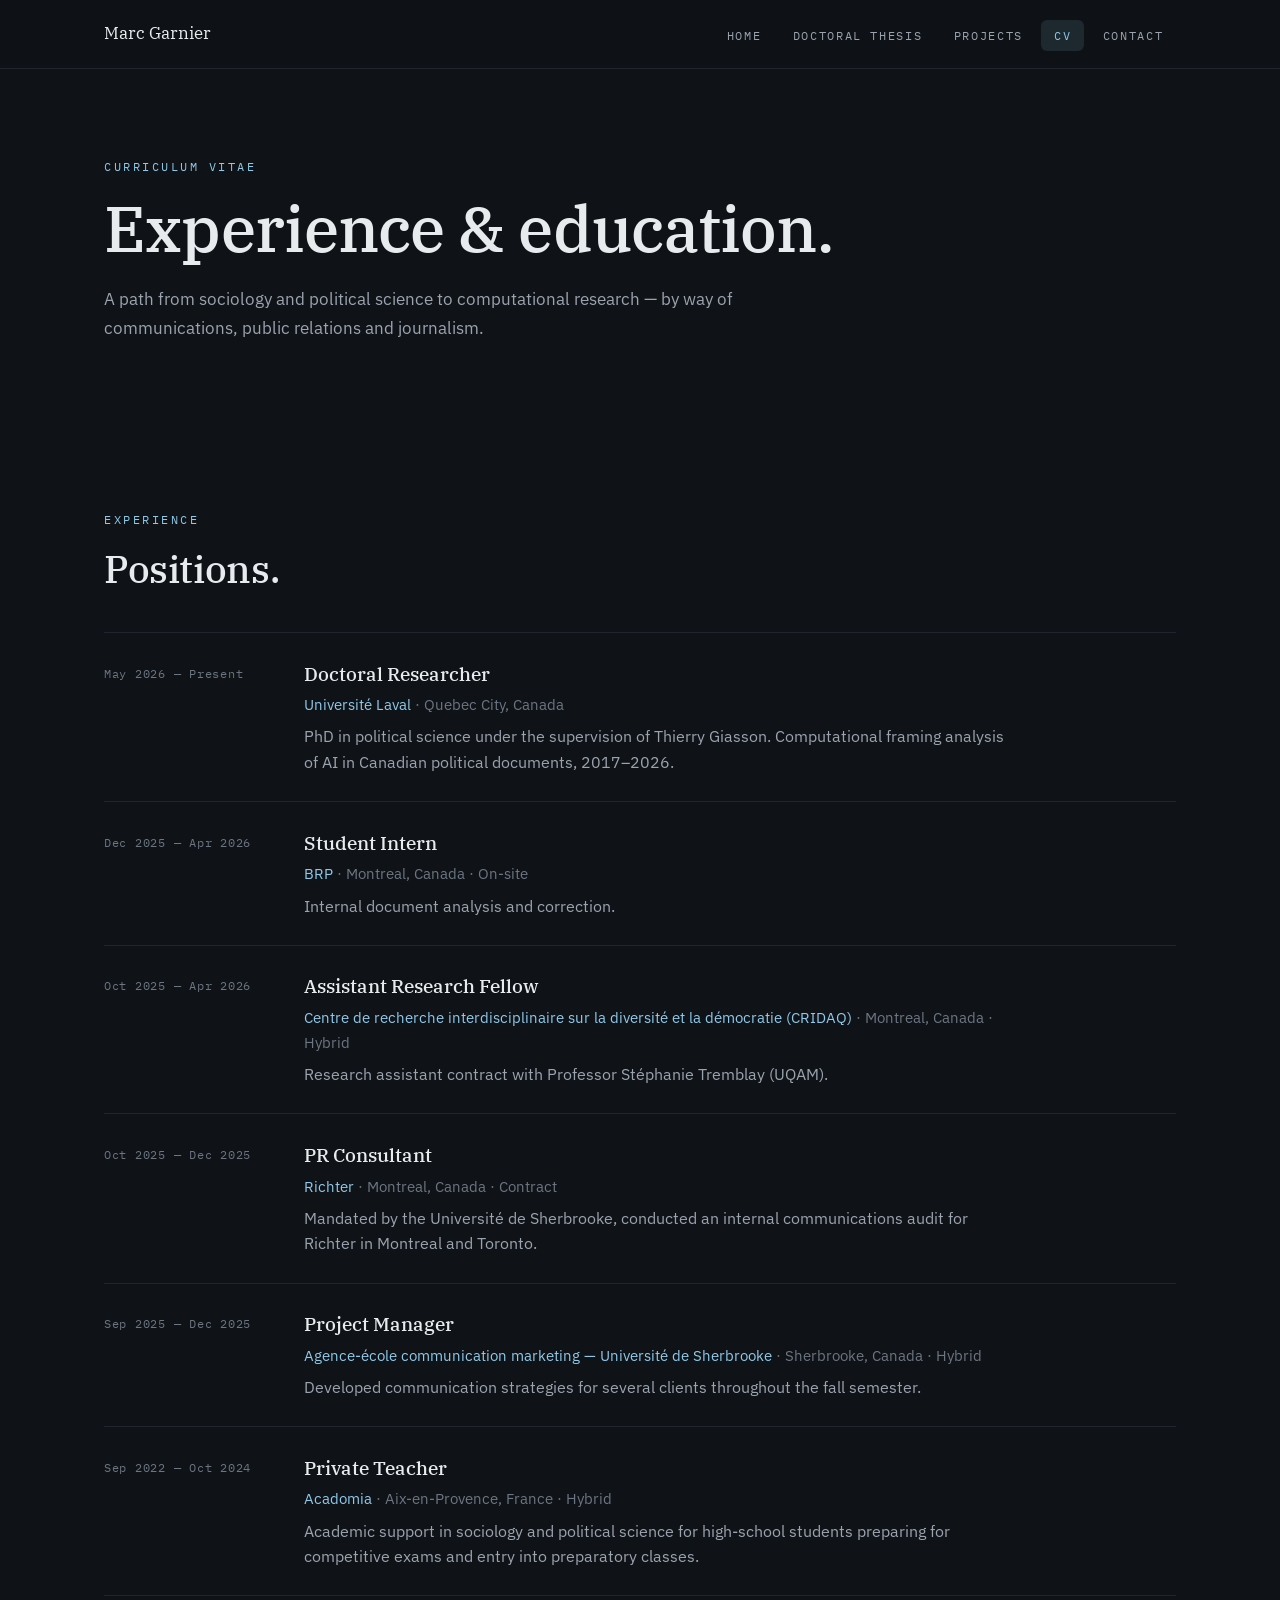
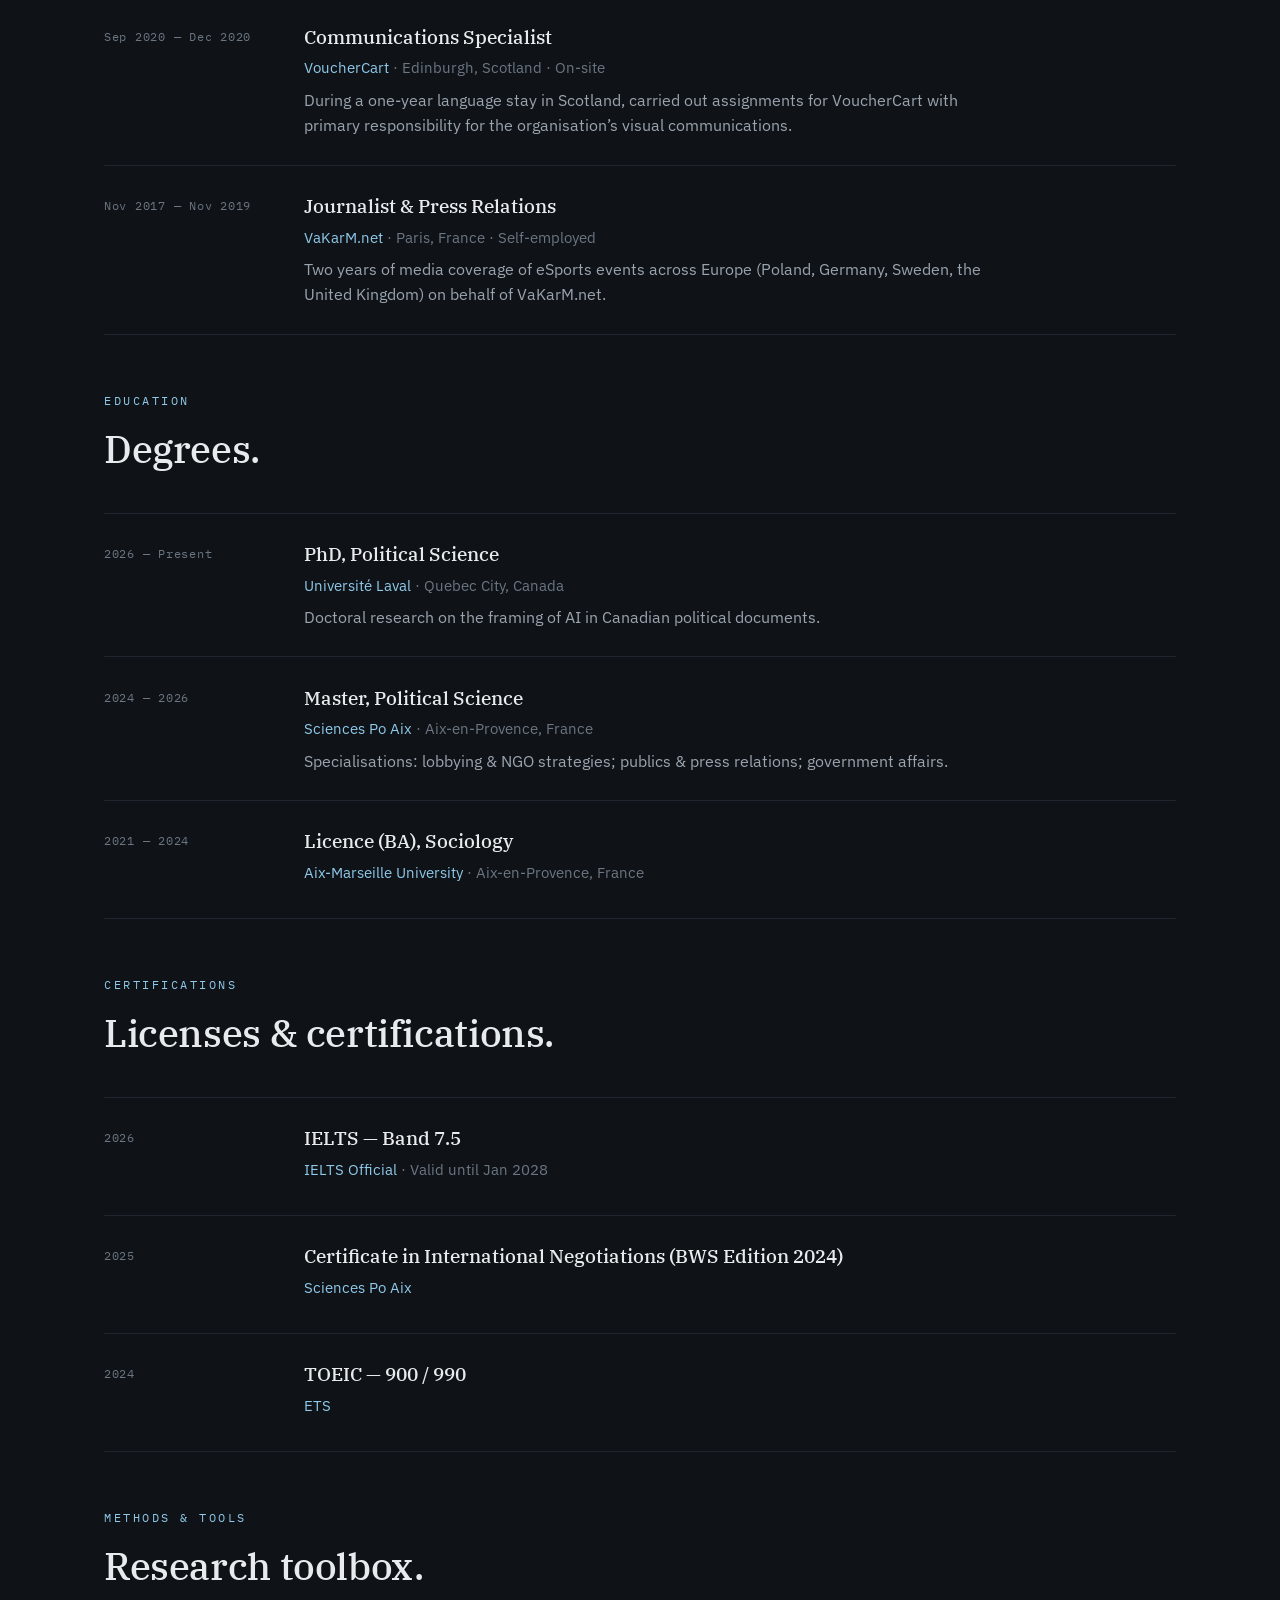
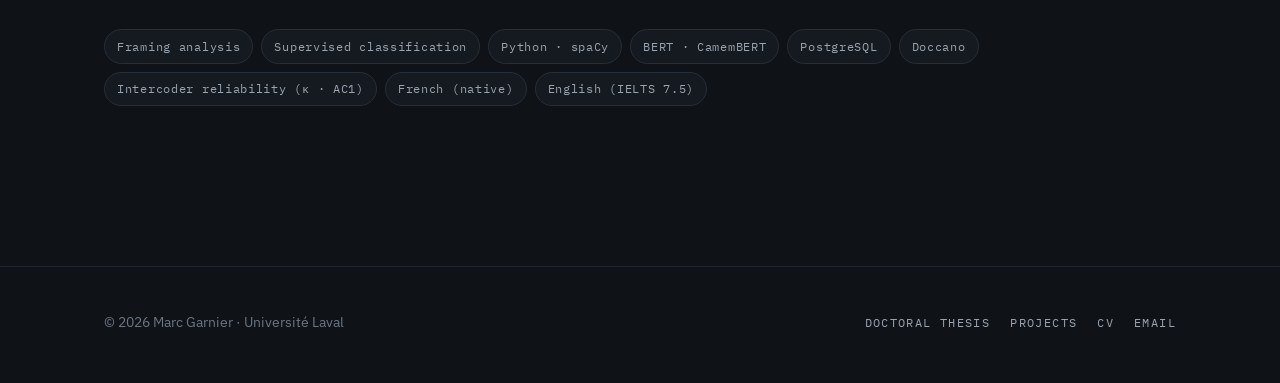
==== cv.html @ b0f0dd77 "Personal academic site Co-Authored-By: Claude Fable 5 <noreply@anthropic.com>" ====
<!DOCTYPE html>
<html lang="en">
<head>
  <meta charset="UTF-8">
  <meta name="viewport" content="width=device-width, initial-scale=1.0">
  <title>CV | Marc Garnier</title>
  <meta name="description" content="Curriculum vitae of Marc Garnier — experience, education and certifications.">
  <link rel="preconnect" href="https://fonts.googleapis.com">
  <link rel="preconnect" href="https://fonts.gstatic.com" crossorigin>
  <link href="https://fonts.googleapis.com/css2?family=IBM+Plex+Mono:wght@400;500&family=IBM+Plex+Sans:wght@400;500;600&family=IBM+Plex+Serif:ital,wght@0,400;0,500;1,400&display=swap" rel="stylesheet">
  <link rel="stylesheet" href="css/style.css">
</head>
<body>

  <header class="site-header">
    <div class="wrap nav">
      <a class="brand" href="index.html">
        Marc Garnier
      </a>
      <button class="nav-toggle" aria-expanded="false" aria-controls="nav-links">Menu</button>
      <ul class="nav-links" id="nav-links">
        <li><a href="index.html">Home</a></li>
        <li><a href="thesis.html">Doctoral thesis</a></li>
        <li><a href="projects.html">Projects</a></li>
        <li><a href="cv.html" class="active">CV</a></li>
        <li><a href="index.html#contact">Contact</a></li>
      </ul>
    </div>
  </header>

  <main>

    <section class="hero">
      <div class="wrap">
        <span class="kicker">Curriculum vitae</span>
        <h1>Experience &amp; education.</h1>
        <p class="lede" style="margin-top: 1.2rem;">
          A path from sociology and political science to computational research — by way of
          communications, public relations and journalism.
        </p>
      </div>
    </section>

    <!-- ================= Experience ================= -->
    <section class="section">
      <div class="wrap">
        <div class="cv-section">
          <div class="section-head reveal">
            <span class="kicker">Experience</span>
            <h2 class="section-title">Positions.</h2>
          </div>
          <div class="cv-entries">

            <div class="cv-entry reveal">
              <span class="when">May 2026 — Present</span>
              <div>
                <h3>Doctoral Researcher</h3>
                <p class="org">Université Laval <span class="loc">· Quebec City, Canada</span></p>
                <p>PhD in political science under the supervision of Thierry Giasson. Computational framing analysis of AI in Canadian political documents, 2017–2026.</p>
              </div>
            </div>

            <div class="cv-entry reveal">
              <span class="when">Dec 2025 — Apr 2026</span>
              <div>
                <h3>Student Intern</h3>
                <p class="org">BRP <span class="loc">· Montreal, Canada · On-site</span></p>
                <p>Internal document analysis and correction.</p>
              </div>
            </div>

            <div class="cv-entry reveal">
              <span class="when">Oct 2025 — Apr 2026</span>
              <div>
                <h3>Assistant Research Fellow</h3>
                <p class="org">Centre de recherche interdisciplinaire sur la diversité et la démocratie (CRIDAQ) <span class="loc">· Montreal, Canada · Hybrid</span></p>
                <p>Research assistant contract with Professor Stéphanie Tremblay (UQAM).</p>
              </div>
            </div>

            <div class="cv-entry reveal">
              <span class="when">Oct 2025 — Dec 2025</span>
              <div>
                <h3>PR Consultant</h3>
                <p class="org">Richter <span class="loc">· Montreal, Canada · Contract</span></p>
                <p>Mandated by the Université de Sherbrooke, conducted an internal communications audit for Richter in Montreal and Toronto.</p>
              </div>
            </div>

            <div class="cv-entry reveal">
              <span class="when">Sep 2025 — Dec 2025</span>
              <div>
                <h3>Project Manager</h3>
                <p class="org">Agence-école communication marketing — Université de Sherbrooke <span class="loc">· Sherbrooke, Canada · Hybrid</span></p>
                <p>Developed communication strategies for several clients throughout the fall semester.</p>
              </div>
            </div>

            <div class="cv-entry reveal">
              <span class="when">Sep 2022 — Oct 2024</span>
              <div>
                <h3>Private Teacher</h3>
                <p class="org">Acadomia <span class="loc">· Aix-en-Provence, France · Hybrid</span></p>
                <p>Academic support in sociology and political science for high-school students preparing for competitive exams and entry into preparatory classes.</p>
              </div>
            </div>

            <div class="cv-entry reveal">
              <span class="when">Sep 2020 — Dec 2020</span>
              <div>
                <h3>Communications Specialist</h3>
                <p class="org">VoucherCart <span class="loc">· Edinburgh, Scotland · On-site</span></p>
                <p>During a one-year language stay in Scotland, carried out assignments for VoucherCart with primary responsibility for the organisation’s visual communications.</p>
              </div>
            </div>

            <div class="cv-entry reveal">
              <span class="when">Nov 2017 — Nov 2019</span>
              <div>
                <h3>Journalist &amp; Press Relations</h3>
                <p class="org">VaKarM.net <span class="loc">· Paris, France · Self-employed</span></p>
                <p>Two years of media coverage of eSports events across Europe (Poland, Germany, Sweden, the United Kingdom) on behalf of VaKarM.net.</p>
              </div>
            </div>

          </div>
        </div>

        <!-- ================= Education ================= -->
        <div class="cv-section">
          <div class="section-head reveal">
            <span class="kicker">Education</span>
            <h2 class="section-title">Degrees.</h2>
          </div>
          <div class="cv-entries">

            <div class="cv-entry reveal">
              <span class="when">2026 — Present</span>
              <div>
                <h3>PhD, Political Science</h3>
                <p class="org">Université Laval <span class="loc">· Quebec City, Canada</span></p>
                <p>Doctoral research on the framing of AI in Canadian political documents.</p>
              </div>
            </div>

            <div class="cv-entry reveal">
              <span class="when">2024 — 2026</span>
              <div>
                <h3>Master, Political Science</h3>
                <p class="org">Sciences Po Aix <span class="loc">· Aix-en-Provence, France</span></p>
                <p>Specialisations: lobbying &amp; NGO strategies; publics &amp; press relations; government affairs.</p>
              </div>
            </div>

            <div class="cv-entry reveal">
              <span class="when">2021 — 2024</span>
              <div>
                <h3>Licence (BA), Sociology</h3>
                <p class="org">Aix-Marseille University <span class="loc">· Aix-en-Provence, France</span></p>
              </div>
            </div>

          </div>
        </div>

        <!-- ================= Certifications ================= -->
        <div class="cv-section">
          <div class="section-head reveal">
            <span class="kicker">Certifications</span>
            <h2 class="section-title">Licenses &amp; certifications.</h2>
          </div>
          <div class="cv-entries">

            <div class="cv-entry reveal">
              <span class="when">2026</span>
              <div>
                <h3>IELTS — Band 7.5</h3>
                <p class="org">IELTS Official <span class="loc">· Valid until Jan 2028</span></p>
              </div>
            </div>

            <div class="cv-entry reveal">
              <span class="when">2025</span>
              <div>
                <h3>Certificate in International Negotiations (BWS Edition 2024)</h3>
                <p class="org">Sciences Po Aix</p>
              </div>
            </div>

            <div class="cv-entry reveal">
              <span class="when">2024</span>
              <div>
                <h3>TOEIC — 900 / 990</h3>
                <p class="org">ETS</p>
              </div>
            </div>

          </div>
        </div>

        <!-- ================= Methods & tools ================= -->
        <div class="cv-section">
          <div class="section-head reveal">
            <span class="kicker">Methods &amp; tools</span>
            <h2 class="section-title">Research toolbox.</h2>
          </div>
          <div class="chips reveal">
            <span class="chip">Framing analysis</span>
            <span class="chip">Supervised classification</span>
            <span class="chip">Python · spaCy</span>
            <span class="chip">BERT · CamemBERT</span>
            <span class="chip">PostgreSQL</span>
            <span class="chip">Doccano</span>
            <span class="chip">Intercoder reliability (κ · AC1)</span>
            <span class="chip">French (native)</span>
            <span class="chip">English (IELTS 7.5)</span>
          </div>
        </div>

      </div>
    </section>

  </main>

  <footer class="site-footer">
    <div class="wrap footer-grid">
      <p>© <span data-year>2026</span> Marc Garnier · Université Laval</p>
      <ul class="footer-links">
        <li><a href="thesis.html">Doctoral thesis</a></li>
        <li><a href="projects.html">Projects</a></li>
        <li><a href="cv.html">CV</a></li>
        <li><a href="mailto:garniermarc.pro@gmail.com">Email</a></li>
      </ul>
    </div>
  </footer>

  <script src="js/main.js"></script>
</body>
</html>
---- css/style.css ----
/* ==========================================================================
   Marc Garnier — personal academic site
   Palette : anthracite + glacier blue
   Type    : IBM Plex Serif (display) · IBM Plex Sans (body) · IBM Plex Mono (labels)
   ========================================================================== */

:root {
  --bg: #0f1216;
  --bg-raised: #151a20;
  --bg-panel: #181e25;
  --border: #262e38;
  --border-soft: #1f2630;
  --text: #e8ebee;
  --text-muted: #9aa4af;
  --text-faint: #6b7682;
  --accent: #8ec9ea;
  --accent-strong: #aedbf5;
  --accent-dim: rgba(142, 201, 234, 0.12);
  --accent-border: rgba(142, 201, 234, 0.35);

  /* annotation span colours (thesis page) */
  --tag-econ: #86d3a5;
  --tag-ethics: #d8b46f;
  --tag-risk: #e59a9a;
  --tag-security: #b3a1e6;

  --serif: "IBM Plex Serif", Georgia, serif;
  --sans: "IBM Plex Sans", -apple-system, "Segoe UI", sans-serif;
  --mono: "IBM Plex Mono", "SF Mono", monospace;

  --maxw: 1120px;
}

* { margin: 0; padding: 0; box-sizing: border-box; }

html { scroll-behavior: smooth; }

body {
  background: var(--bg);
  color: var(--text);
  font-family: var(--sans);
  font-size: 1.0625rem;
  line-height: 1.65;
  -webkit-font-smoothing: antialiased;
}

a { color: var(--accent); text-decoration: none; }
a:hover { color: var(--accent-strong); }

img { max-width: 100%; display: block; }

.wrap {
  max-width: var(--maxw);
  margin: 0 auto;
  padding: 0 1.5rem;
}

/* --------------------------------------------------------------------------
   Small typographic atoms
   -------------------------------------------------------------------------- */

.kicker {
  font-family: var(--mono);
  font-size: 0.72rem;
  letter-spacing: 0.22em;
  text-transform: uppercase;
  color: var(--accent);
  display: block;
  margin-bottom: 1.1rem;
}

.section-title {
  font-family: var(--serif);
  font-weight: 500;
  font-size: clamp(1.7rem, 3.4vw, 2.4rem);
  line-height: 1.18;
  letter-spacing: -0.01em;
  margin-bottom: 1rem;
}

.lede {
  color: var(--text-muted);
  font-size: 1.08rem;
  max-width: 46rem;
}

.mono-num {
  font-family: var(--mono);
  color: var(--accent);
}

/* --------------------------------------------------------------------------
   Header / navigation
   -------------------------------------------------------------------------- */

.site-header {
  position: sticky;
  top: 0;
  z-index: 50;
  background: rgba(15, 18, 22, 0.85);
  backdrop-filter: blur(12px);
  -webkit-backdrop-filter: blur(12px);
  border-bottom: 1px solid var(--border-soft);
}

.nav {
  display: flex;
  align-items: center;
  justify-content: space-between;
  height: 4.25rem;
}

.brand {
  display: flex;
  align-items: center;
  gap: 0.75rem;
  color: var(--text);
  font-family: var(--serif);
  font-size: 1.06rem;
}
.brand:hover { color: var(--text); }

.brand .monogram {
  width: 2.15rem;
  height: 2.15rem;
  border-radius: 50%;
  background: var(--accent-dim);
  border: 1px solid var(--accent-border);
  color: var(--accent);
  font-family: var(--mono);
  font-size: 0.78rem;
  display: flex;
  align-items: center;
  justify-content: center;
}

.nav-links {
  display: flex;
  align-items: center;
  gap: 0.35rem;
  list-style: none;
}

.nav-links a {
  font-family: var(--mono);
  font-size: 0.74rem;
  letter-spacing: 0.14em;
  text-transform: uppercase;
  color: var(--text-muted);
  padding: 0.5rem 0.8rem;
  border-radius: 6px;
  transition: color 0.15s, background 0.15s;
}

.nav-links a:hover { color: var(--text); background: var(--bg-panel); }

.nav-links a.active {
  color: var(--accent);
  background: var(--accent-dim);
}

.nav-toggle {
  display: none;
  background: none;
  border: 1px solid var(--border);
  border-radius: 6px;
  color: var(--text);
  font-family: var(--mono);
  font-size: 0.8rem;
  padding: 0.45rem 0.7rem;
  cursor: pointer;
}

@media (max-width: 760px) {
  .nav-toggle { display: block; }
  .nav-links {
    display: none;
    position: absolute;
    top: 4.25rem;
    left: 0;
    right: 0;
    flex-direction: column;
    align-items: stretch;
    background: var(--bg-raised);
    border-bottom: 1px solid var(--border);
    padding: 0.75rem 1.25rem 1rem;
    gap: 0.15rem;
  }
  .nav-links.open { display: flex; }
  .nav-links a { display: block; }
}

/* --------------------------------------------------------------------------
   Hero
   -------------------------------------------------------------------------- */

.hero {
  padding: 5.5rem 0 4rem;
  position: relative;
  overflow: hidden;
}

.hero-grid {
  display: grid;
  grid-template-columns: minmax(0, 1fr) auto;
  gap: 3rem;
  align-items: center;
}

.hero h1 {
  font-family: var(--serif);
  font-weight: 500;
  font-size: clamp(2.4rem, 5.6vw, 4rem);
  line-height: 1.08;
  letter-spacing: -0.015em;
  margin-bottom: 1.4rem;
}

.hero h1 em {
  font-style: italic;
  color: var(--accent);
}

.hero .lede { margin-bottom: 2rem; }

.hero-actions { display: flex; flex-wrap: wrap; gap: 0.9rem; }

.btn {
  display: inline-block;
  font-family: var(--mono);
  font-size: 0.78rem;
  letter-spacing: 0.12em;
  text-transform: uppercase;
  padding: 0.85rem 1.4rem;
  border-radius: 8px;
  border: 1px solid var(--accent-border);
  transition: background 0.15s, color 0.15s;
}

.btn-primary {
  background: var(--accent);
  color: #0d1418;
}
.btn-primary:hover { background: var(--accent-strong); color: #0d1418; }

.btn-ghost { color: var(--accent); }
.btn-ghost:hover { background: var(--accent-dim); color: var(--accent-strong); }

/* portrait placeholder — replace with <img class="portrait"> when ready */
.portrait-placeholder {
  width: clamp(180px, 22vw, 250px);
  height: clamp(180px, 22vw, 250px);
  border-radius: 50%;
  background:
    radial-gradient(circle at 30% 25%, rgba(142, 201, 234, 0.16), transparent 55%),
    var(--bg-panel);
  border: 1px solid var(--border);
  display: flex;
  align-items: center;
  justify-content: center;
  flex-direction: column;
  gap: 0.4rem;
}

.portrait-placeholder .initials {
  font-family: var(--serif);
  font-size: 3.4rem;
  color: var(--accent);
}

.portrait-placeholder .hint {
  font-family: var(--mono);
  font-size: 0.62rem;
  letter-spacing: 0.18em;
  text-transform: uppercase;
  color: var(--text-faint);
}

.hero-portrait {
  display: flex;
  justify-content: center;
}

.portrait-frame {
  position: relative;
  width: clamp(190px, 23vw, 270px);
  aspect-ratio: 1;
  border-radius: 50%;
  /* soft glacier halo behind the photo */
  box-shadow:
    0 24px 60px -22px rgba(142, 201, 234, 0.5),
    0 10px 40px -20px rgba(0, 0, 0, 0.85);
  transition: transform 0.5s cubic-bezier(0.22, 1, 0.36, 1),
              box-shadow 0.5s ease;
}

img.portrait {
  display: block;
  width: 100%;
  height: 100%;
  border-radius: 50%;
  object-fit: cover;
  object-position: 50% 0%;
  border: 1px solid var(--border);
  filter: grayscale(0.35) contrast(1.04) brightness(0.98);
  transition: filter 0.5s ease;
}

.portrait-frame:hover {
  transform: translateY(-4px);
  box-shadow:
    0 30px 70px -22px rgba(142, 201, 234, 0.65),
    0 12px 44px -20px rgba(0, 0, 0, 0.85);
}

.portrait-frame:hover img.portrait {
  filter: grayscale(0) contrast(1.02) brightness(1);
}

@media (prefers-reduced-motion: reduce) {
  .portrait-frame, img.portrait { transition: none; }
}

@media (max-width: 820px) {
  .hero-grid { grid-template-columns: 1fr; }
  .hero-grid > .hero-portrait { order: -1; }
}

/* --------------------------------------------------------------------------
   Stats band
   -------------------------------------------------------------------------- */

.stats {
  border-top: 1px solid var(--border-soft);
  border-bottom: 1px solid var(--border-soft);
  background: var(--bg-raised);
}

.stats-grid {
  display: grid;
  grid-template-columns: repeat(4, 1fr);
  gap: 1px;
  background: var(--border-soft);
}

.stat {
  background: var(--bg-raised);
  padding: 1.6rem 1.5rem;
}

.stat .value {
  font-family: var(--serif);
  font-size: 1.55rem;
  color: var(--text);
  margin-bottom: 0.2rem;
}

.stat .label {
  font-family: var(--mono);
  font-size: 0.66rem;
  letter-spacing: 0.18em;
  text-transform: uppercase;
  color: var(--text-faint);
}

@media (max-width: 760px) {
  .stats-grid { grid-template-columns: repeat(2, 1fr); }
}

/* --------------------------------------------------------------------------
   Sections & cards
   -------------------------------------------------------------------------- */

.section { padding: 4.5rem 0; }

.section + .section { border-top: 1px solid var(--border-soft); }

.section-head { margin-bottom: 2.5rem; }

.card-grid {
  display: grid;
  grid-template-columns: repeat(3, 1fr);
  gap: 1.25rem;
}

.card-grid.two { grid-template-columns: repeat(2, 1fr); }

@media (max-width: 900px) { .card-grid { grid-template-columns: 1fr 1fr; } }
@media (max-width: 620px) { .card-grid, .card-grid.two { grid-template-columns: 1fr; } }

.card {
  background: var(--bg-panel);
  border: 1px solid var(--border);
  border-radius: 12px;
  padding: 1.75rem 1.6rem;
  transition: border-color 0.2s, transform 0.2s;
}

.card:hover { border-color: var(--accent-border); }

.card .card-label {
  font-family: var(--mono);
  font-size: 0.66rem;
  letter-spacing: 0.2em;
  text-transform: uppercase;
  color: var(--accent);
  display: block;
  margin-bottom: 0.9rem;
}

.card h3 {
  font-family: var(--serif);
  font-weight: 500;
  font-size: 1.28rem;
  line-height: 1.3;
  margin-bottom: 0.6rem;
}

.card p { color: var(--text-muted); font-size: 0.98rem; }

.card .card-link {
  display: inline-block;
  margin-top: 1rem;
  font-family: var(--mono);
  font-size: 0.74rem;
  letter-spacing: 0.12em;
  text-transform: uppercase;
}

/* --------------------------------------------------------------------------
   Timeline (thesis page)
   -------------------------------------------------------------------------- */

.timeline {
  list-style: none;
  border-left: 1px solid var(--border);
  margin-left: 0.4rem;
  padding-left: 2rem;
  display: grid;
  gap: 1.9rem;
}

.timeline li { position: relative; }

.timeline li::before {
  content: "";
  position: absolute;
  left: calc(-2rem - 5px);
  top: 0.5rem;
  width: 9px;
  height: 9px;
  border-radius: 50%;
  background: var(--bg);
  border: 2px solid var(--accent);
}

.timeline .year {
  font-family: var(--mono);
  font-size: 0.85rem;
  letter-spacing: 0.1em;
  color: var(--accent);
  display: block;
  margin-bottom: 0.25rem;
}

.timeline h3 {
  font-family: var(--serif);
  font-weight: 500;
  font-size: 1.15rem;
  margin-bottom: 0.25rem;
}

.timeline p { color: var(--text-muted); font-size: 0.96rem; max-width: 40rem; }

/* --------------------------------------------------------------------------
   Numbered pipeline steps
   -------------------------------------------------------------------------- */

.steps {
  display: grid;
  grid-template-columns: repeat(4, 1fr);
  gap: 1.25rem;
  counter-reset: step;
}

@media (max-width: 900px) { .steps { grid-template-columns: 1fr 1fr; } }
@media (max-width: 620px) { .steps { grid-template-columns: 1fr; } }

.step {
  background: var(--bg-panel);
  border: 1px solid var(--border);
  border-radius: 12px;
  padding: 1.6rem 1.5rem;
}

.step .num {
  font-family: var(--mono);
  font-size: 0.8rem;
  color: var(--accent);
  display: block;
  margin-bottom: 0.8rem;
}

.step h3 {
  font-family: var(--serif);
  font-weight: 500;
  font-size: 1.12rem;
  margin-bottom: 0.4rem;
}

.step p { color: var(--text-muted); font-size: 0.94rem; }

/* --------------------------------------------------------------------------
   Annotated sentence demo (thesis page)
   -------------------------------------------------------------------------- */

.annotation-demo {
  background: var(--bg-panel);
  border: 1px solid var(--border);
  border-radius: 12px;
  padding: 2rem 2rem 1.6rem;
}

.annotation-demo .source {
  font-family: var(--mono);
  font-size: 0.7rem;
  letter-spacing: 0.16em;
  text-transform: uppercase;
  color: var(--text-faint);
  display: block;
  margin-bottom: 1.2rem;
}

.annotation-demo .sentence {
  font-family: var(--serif);
  font-size: 1.25rem;
  line-height: 2.15;
}

.ann {
  padding: 0.12em 0.35em;
  border-radius: 4px;
  border-bottom: 2px solid;
  white-space: normal;
}

.ann .ann-tag {
  font-family: var(--mono);
  font-size: 0.58rem;
  letter-spacing: 0.1em;
  text-transform: uppercase;
  vertical-align: super;
  margin-left: 0.35em;
  opacity: 0.9;
}

.ann-econ     { background: rgba(134, 211, 165, 0.13); border-color: var(--tag-econ); }
.ann-econ .ann-tag { color: var(--tag-econ); }
.ann-ethics   { background: rgba(216, 180, 111, 0.13); border-color: var(--tag-ethics); }
.ann-ethics .ann-tag { color: var(--tag-ethics); }
.ann-risk     { background: rgba(229, 154, 154, 0.13); border-color: var(--tag-risk); }
.ann-risk .ann-tag { color: var(--tag-risk); }
.ann-security { background: rgba(179, 161, 230, 0.13); border-color: var(--tag-security); }
.ann-security .ann-tag { color: var(--tag-security); }

/* taxonomy chips */

.taxonomy { display: grid; gap: 1.6rem; margin-top: 2.2rem; }

.taxonomy .group-label {
  font-family: var(--mono);
  font-size: 0.7rem;
  letter-spacing: 0.18em;
  text-transform: uppercase;
  color: var(--text-faint);
  margin-bottom: 0.6rem;
}

.chips { display: flex; flex-wrap: wrap; gap: 0.5rem; }

.chip {
  font-family: var(--mono);
  font-size: 0.74rem;
  letter-spacing: 0.06em;
  padding: 0.4rem 0.75rem;
  border-radius: 999px;
  border: 1px solid var(--border);
  color: var(--text-muted);
  background: var(--bg-raised);
}

/* --------------------------------------------------------------------------
   Corpus strata table
   -------------------------------------------------------------------------- */

.strata { display: grid; gap: 1px; background: var(--border-soft); border: 1px solid var(--border-soft); border-radius: 12px; overflow: hidden; }

.stratum {
  display: grid;
  grid-template-columns: 4.5rem minmax(0, 1.15fr) minmax(0, 2fr) minmax(0, 1fr);
  gap: 1.25rem;
  align-items: baseline;
  background: var(--bg-panel);
  padding: 1.3rem 1.5rem;
}

.stratum .idx { font-family: var(--mono); font-size: 0.85rem; color: var(--accent); }

.stratum h3 { font-family: var(--serif); font-weight: 500; font-size: 1.08rem; }

.stratum .detail { color: var(--text-muted); font-size: 0.94rem; }

.stratum .src {
  font-family: var(--mono);
  font-size: 0.72rem;
  color: var(--text-faint);
  text-align: right;
}

@media (max-width: 820px) {
  .stratum { grid-template-columns: 3rem 1fr; }
  .stratum .detail { grid-column: 2; }
  .stratum .src { grid-column: 2; text-align: left; }
}

/* --------------------------------------------------------------------------
   CV page
   -------------------------------------------------------------------------- */

.cv-section { margin-bottom: 3.5rem; }

.cv-entries { display: grid; gap: 0; border-top: 1px solid var(--border-soft); }

.cv-entry {
  display: grid;
  grid-template-columns: 11rem minmax(0, 1fr);
  gap: 1.5rem;
  padding: 1.6rem 0;
  border-bottom: 1px solid var(--border-soft);
}

.cv-entry .when {
  font-family: var(--mono);
  font-size: 0.78rem;
  letter-spacing: 0.06em;
  color: var(--text-faint);
  padding-top: 0.25rem;
}

.cv-entry h3 {
  font-family: var(--serif);
  font-weight: 500;
  font-size: 1.18rem;
  margin-bottom: 0.15rem;
}

.cv-entry .org {
  color: var(--accent);
  font-size: 0.95rem;
  margin-bottom: 0.45rem;
}

.cv-entry .org .loc { color: var(--text-faint); }

.cv-entry p { color: var(--text-muted); font-size: 0.97rem; max-width: 44rem; }

@media (max-width: 680px) {
  .cv-entry { grid-template-columns: 1fr; gap: 0.3rem; }
}

/* --------------------------------------------------------------------------
   Contact
   -------------------------------------------------------------------------- */

.contact-panel {
  background: var(--bg-panel);
  border: 1px solid var(--border);
  border-radius: 14px;
  padding: 2.5rem 2.25rem;
  display: grid;
  grid-template-columns: minmax(0, 1.4fr) minmax(0, 1fr);
  gap: 2.5rem;
  align-items: center;
}

.contact-list { list-style: none; display: grid; gap: 0.9rem; }

.contact-list li {
  display: flex;
  align-items: baseline;
  gap: 0.9rem;
}

.contact-list .k {
  font-family: var(--mono);
  font-size: 0.68rem;
  letter-spacing: 0.16em;
  text-transform: uppercase;
  color: var(--text-faint);
  min-width: 5.5rem;
}

@media (max-width: 760px) {
  .contact-panel { grid-template-columns: 1fr; }
}

/* --------------------------------------------------------------------------
   Footer
   -------------------------------------------------------------------------- */

.site-footer {
  border-top: 1px solid var(--border-soft);
  padding: 2.5rem 0 3rem;
  margin-top: 2rem;
}

.footer-grid {
  display: flex;
  flex-wrap: wrap;
  justify-content: space-between;
  align-items: baseline;
  gap: 1rem;
}

.site-footer p {
  color: var(--text-faint);
  font-size: 0.85rem;
}

.footer-links { display: flex; gap: 1.25rem; list-style: none; }

.footer-links a {
  font-family: var(--mono);
  font-size: 0.72rem;
  letter-spacing: 0.12em;
  text-transform: uppercase;
  color: var(--text-muted);
}
.footer-links a:hover { color: var(--accent); }

/* --------------------------------------------------------------------------
   Reveal animation
   -------------------------------------------------------------------------- */

.reveal {
  opacity: 0;
  transform: translateY(14px);
  transition: opacity 0.55s ease, transform 0.55s ease;
}

.reveal.visible { opacity: 1; transform: none; }

@media (prefers-reduced-motion: reduce) {
  .reveal { opacity: 1; transform: none; transition: none; }
  html { scroll-behavior: auto; }
}
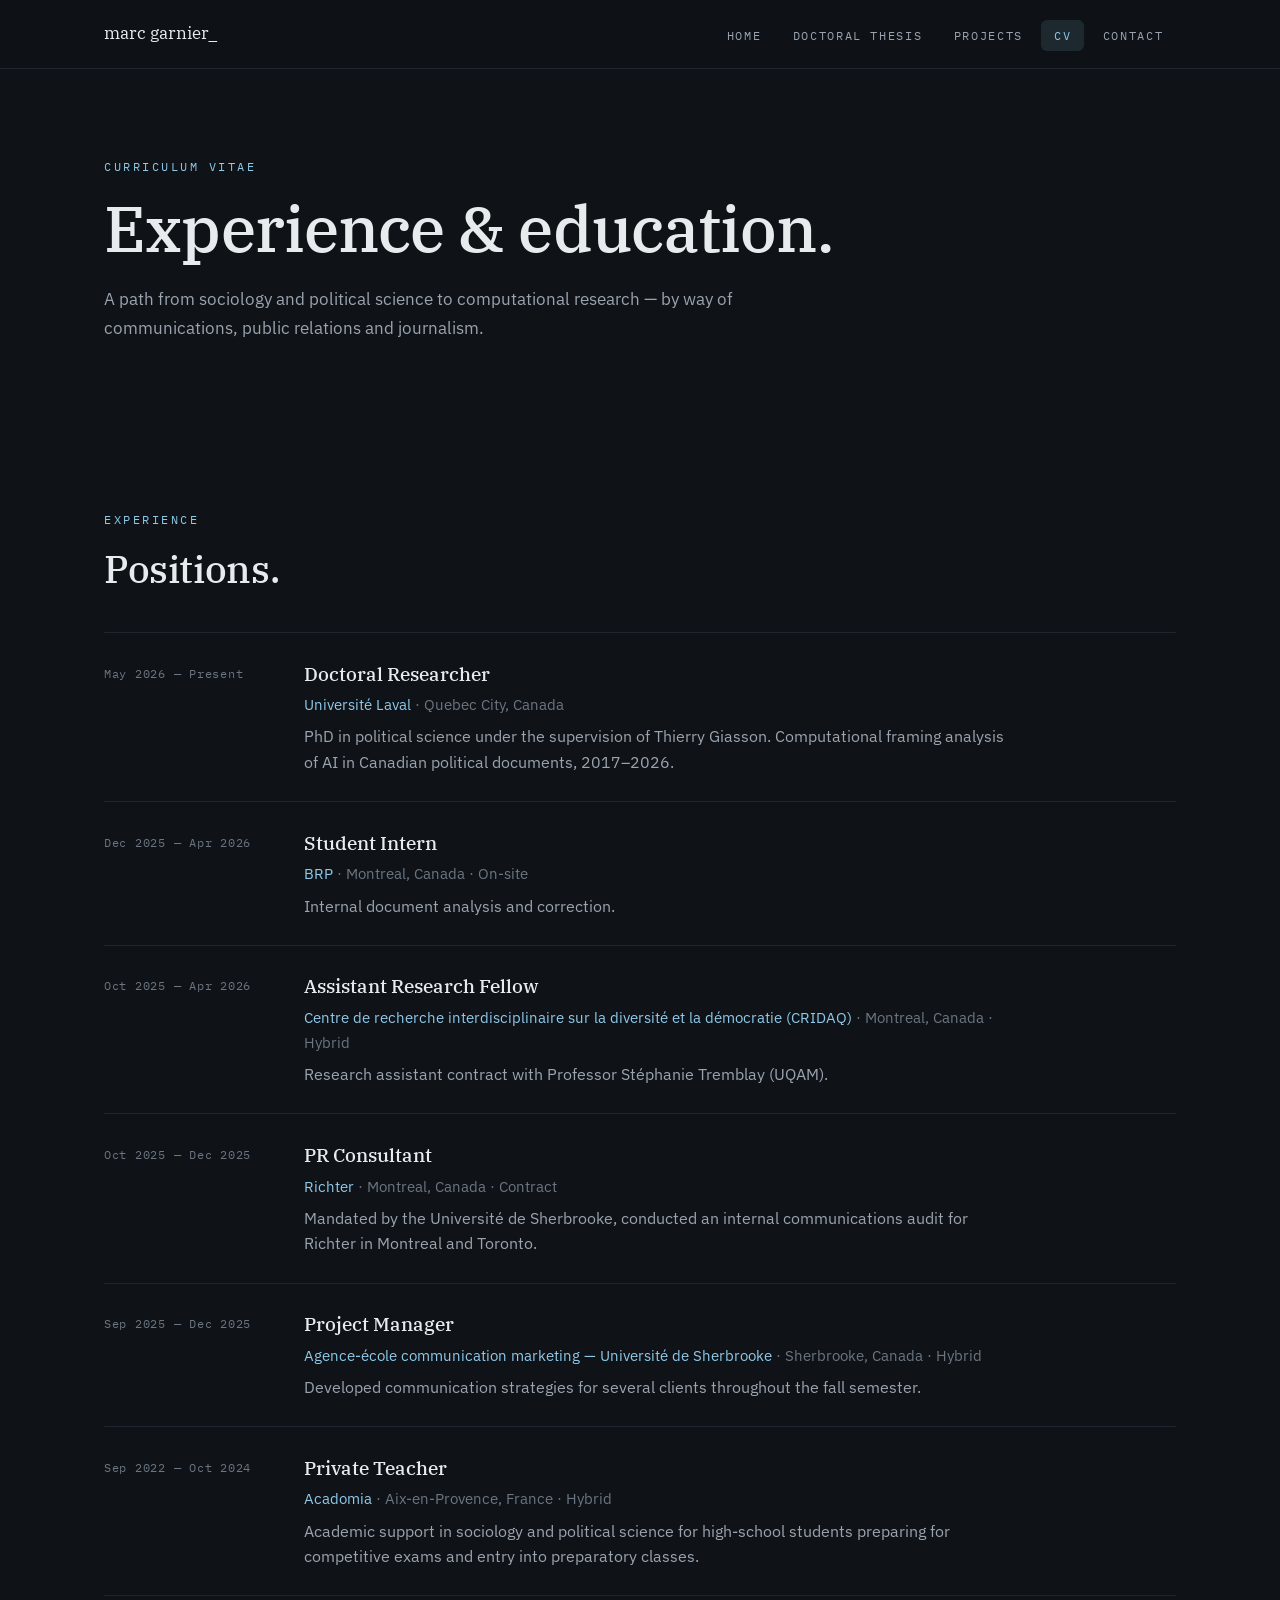
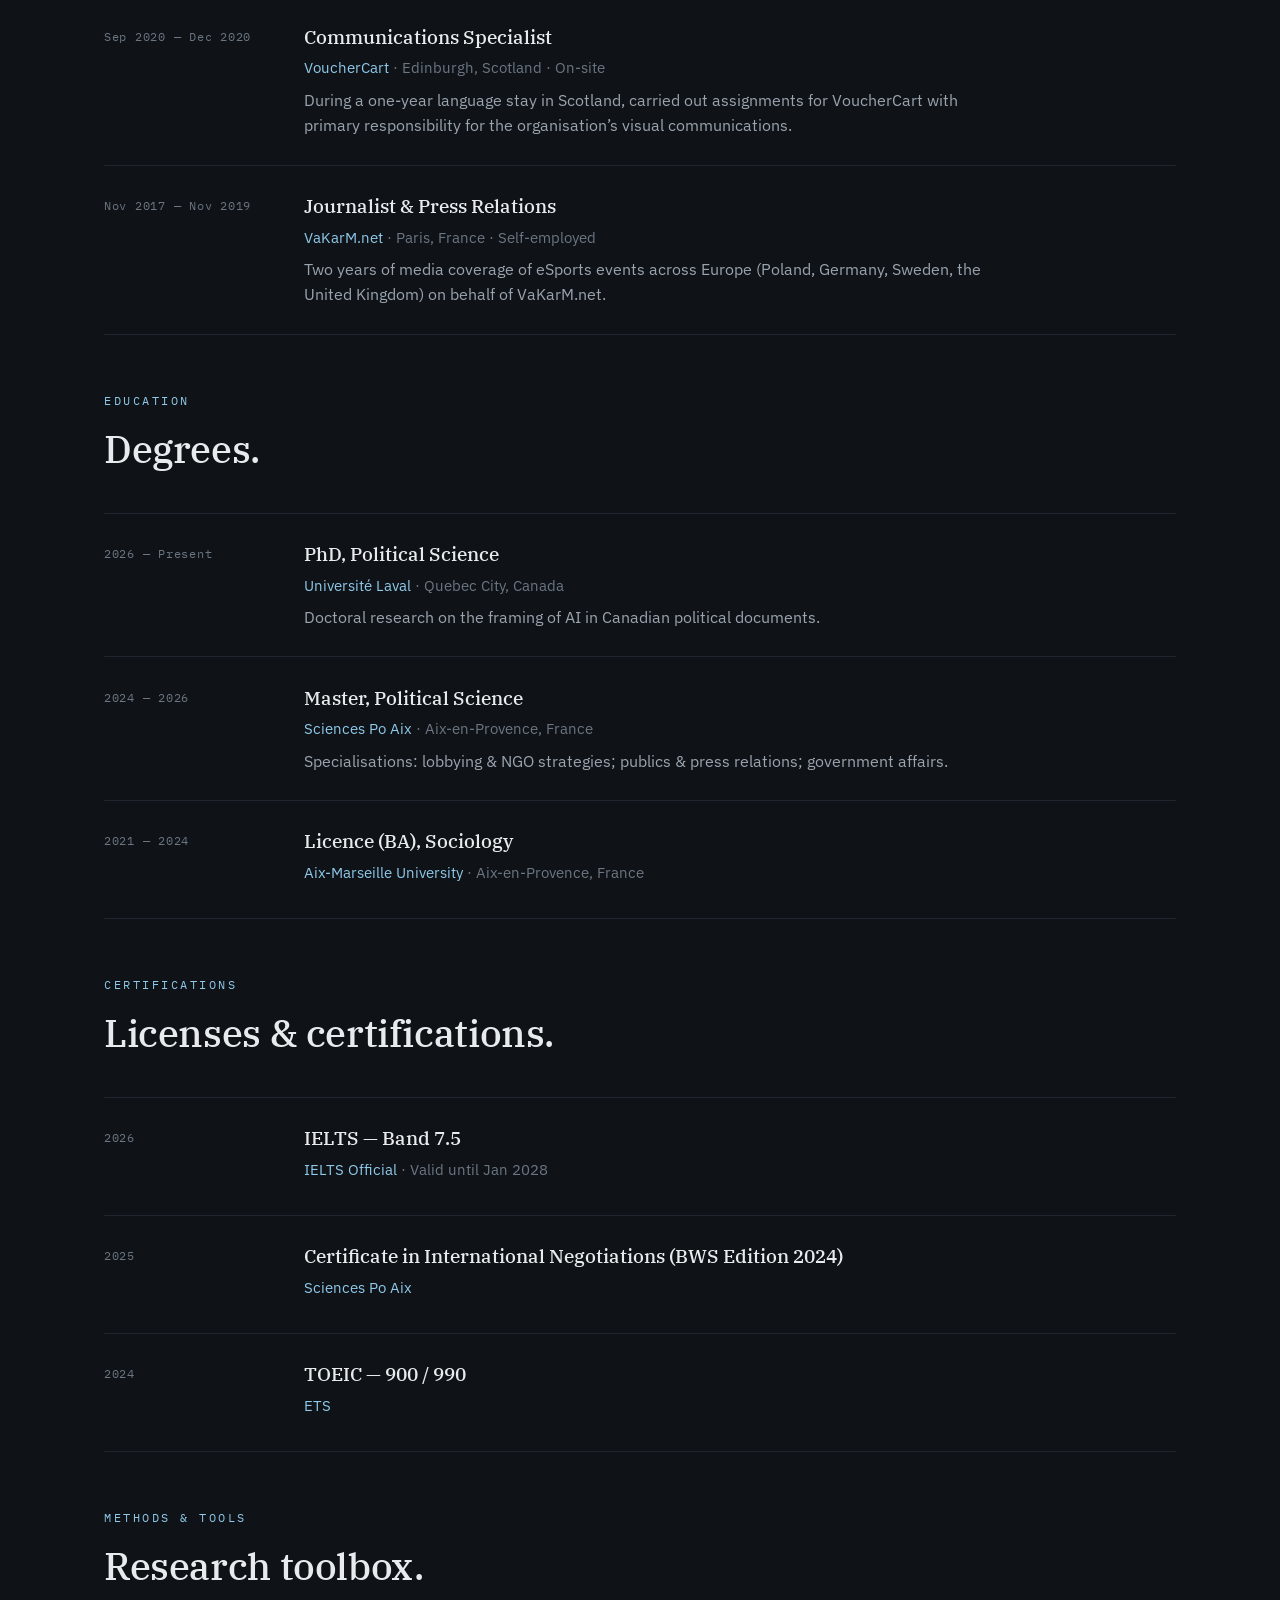
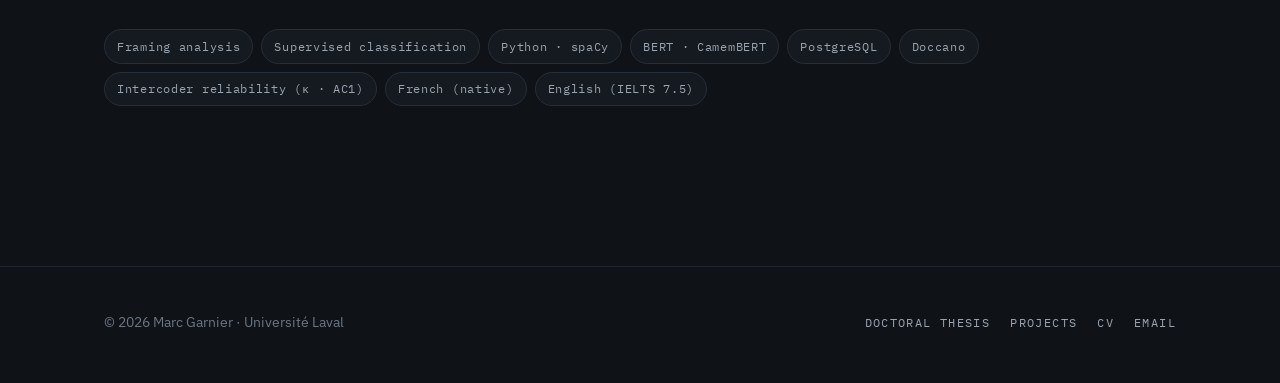
==== commit ee5fb92f: "Lowercase site brand to 'marc garnier_' across all pages Co-Authored-By: Claude Fable 5 <noreply@ant" ====
--- a/cv.html
+++ b/cv.html
@@ -15,7 +15,7 @@
   <header class="site-header">
     <div class="wrap nav">
       <a class="brand" href="index.html">
-        Marc Garnier
+        marc garnier_
       </a>
       <button class="nav-toggle" aria-expanded="false" aria-controls="nav-links">Menu</button>
       <ul class="nav-links" id="nav-links">
--- a/css/style.css
+++ b/css/style.css
@@ -669,6 +669,134 @@
 }
 
 /* --------------------------------------------------------------------------
+   Retro computer illustration (hero)
+   -------------------------------------------------------------------------- */
+
+.retro-computer {
+  width: clamp(250px, 27vw, 350px);
+  height: auto;
+  display: block;
+  overflow: visible;
+}
+
+/* faint CRT emission — kept subtle so the pixel edges stay hard */
+.rc-screen-group { filter: drop-shadow(0 0 9px rgba(142, 201, 234, 0.28)); }
+
+/* lines of "text" being printed */
+.rc-line {
+  transform-box: fill-box;
+  transform-origin: left center;
+  animation: rcType 5.5s var(--d, 0s) steps(5) infinite;
+}
+
+@keyframes rcType {
+  0%   { transform: scaleX(0);   opacity: 0; }
+  3%   {                          opacity: 1; }
+  10%  { transform: scaleX(1); }
+  78%  { transform: scaleX(1);   opacity: 1; }
+  88%  {                          opacity: 0.2; }
+  93%  { transform: scaleX(1);   opacity: 0; }
+  100% { transform: scaleX(0);   opacity: 0; }
+}
+
+.rc-cursor { animation: rcBlink 1.1s steps(1) infinite; }
+
+@keyframes rcBlink {
+  0%, 49%   { opacity: 1; }
+  50%, 100% { opacity: 0; }
+}
+
+.rc-led { animation: rcLed 2.6s ease-in-out infinite; }
+
+@keyframes rcLed {
+  0%, 100% { opacity: 1; }
+  50%      { opacity: 0.3; }
+}
+
+/* rising steam above the coffee cup — stepped, to stay in pixel character */
+.rc-steam { animation: rcSteam 3.4s var(--sd, 0s) steps(6) infinite; }
+
+@keyframes rcSteam {
+  0%   { transform: translateY(4px);   opacity: 0; }
+  25%  {                                opacity: 0.55; }
+  70%  {                                opacity: 0.3; }
+  100% { transform: translateY(-14px); opacity: 0; }
+}
+
+@media (prefers-reduced-motion: reduce) {
+  .rc-line { animation: none; transform: scaleX(1); opacity: 1; }
+  .rc-cursor, .rc-led, .rc-steam { animation: none; }
+  .rc-steam { opacity: 0; }
+}
+
+/* --------------------------------------------------------------------------
+   Chart gallery (project pages)
+   -------------------------------------------------------------------------- */
+
+.chart-gallery {
+  display: grid;
+  grid-template-columns: repeat(3, 1fr);
+  gap: 1.25rem;
+}
+
+@media (max-width: 900px) { .chart-gallery { grid-template-columns: 1fr 1fr; } }
+@media (max-width: 600px) { .chart-gallery { grid-template-columns: 1fr; } }
+
+.chart-fig { margin: 0; }
+
+.chart-fig a {
+  display: block;
+  border: 1px solid var(--border);
+  border-radius: 12px;
+  overflow: hidden;
+  background: var(--bg-raised);
+}
+
+.chart-fig a:hover { border-color: var(--accent-border); }
+
+.chart-fig img {
+  width: 100%;
+  height: 260px;
+  object-fit: cover;
+  object-position: top center;
+  display: block;
+  transition: transform 0.5s cubic-bezier(0.22, 1, 0.36, 1);
+}
+
+.chart-fig a:hover img { transform: scale(1.03); }
+
+.chart-fig figcaption { padding-top: 1rem; }
+
+.chart-fig .type {
+  font-family: var(--mono);
+  font-size: 0.64rem;
+  letter-spacing: 0.18em;
+  text-transform: uppercase;
+  color: var(--accent);
+  display: block;
+  margin-bottom: 0.35rem;
+}
+
+.chart-fig h4 {
+  font-family: var(--serif);
+  font-weight: 500;
+  font-size: 1.05rem;
+  margin-bottom: 0.25rem;
+}
+
+.chart-fig p { color: var(--text-muted); font-size: 0.9rem; }
+
+.chart-note {
+  font-family: var(--mono);
+  font-size: 0.72rem;
+  letter-spacing: 0.04em;
+  color: var(--text-faint);
+  margin-top: 1.75rem;
+  max-width: 46rem;
+  line-height: 1.6;
+}
+
+/* --------------------------------------------------------------------------
    Contact
    -------------------------------------------------------------------------- */
 
